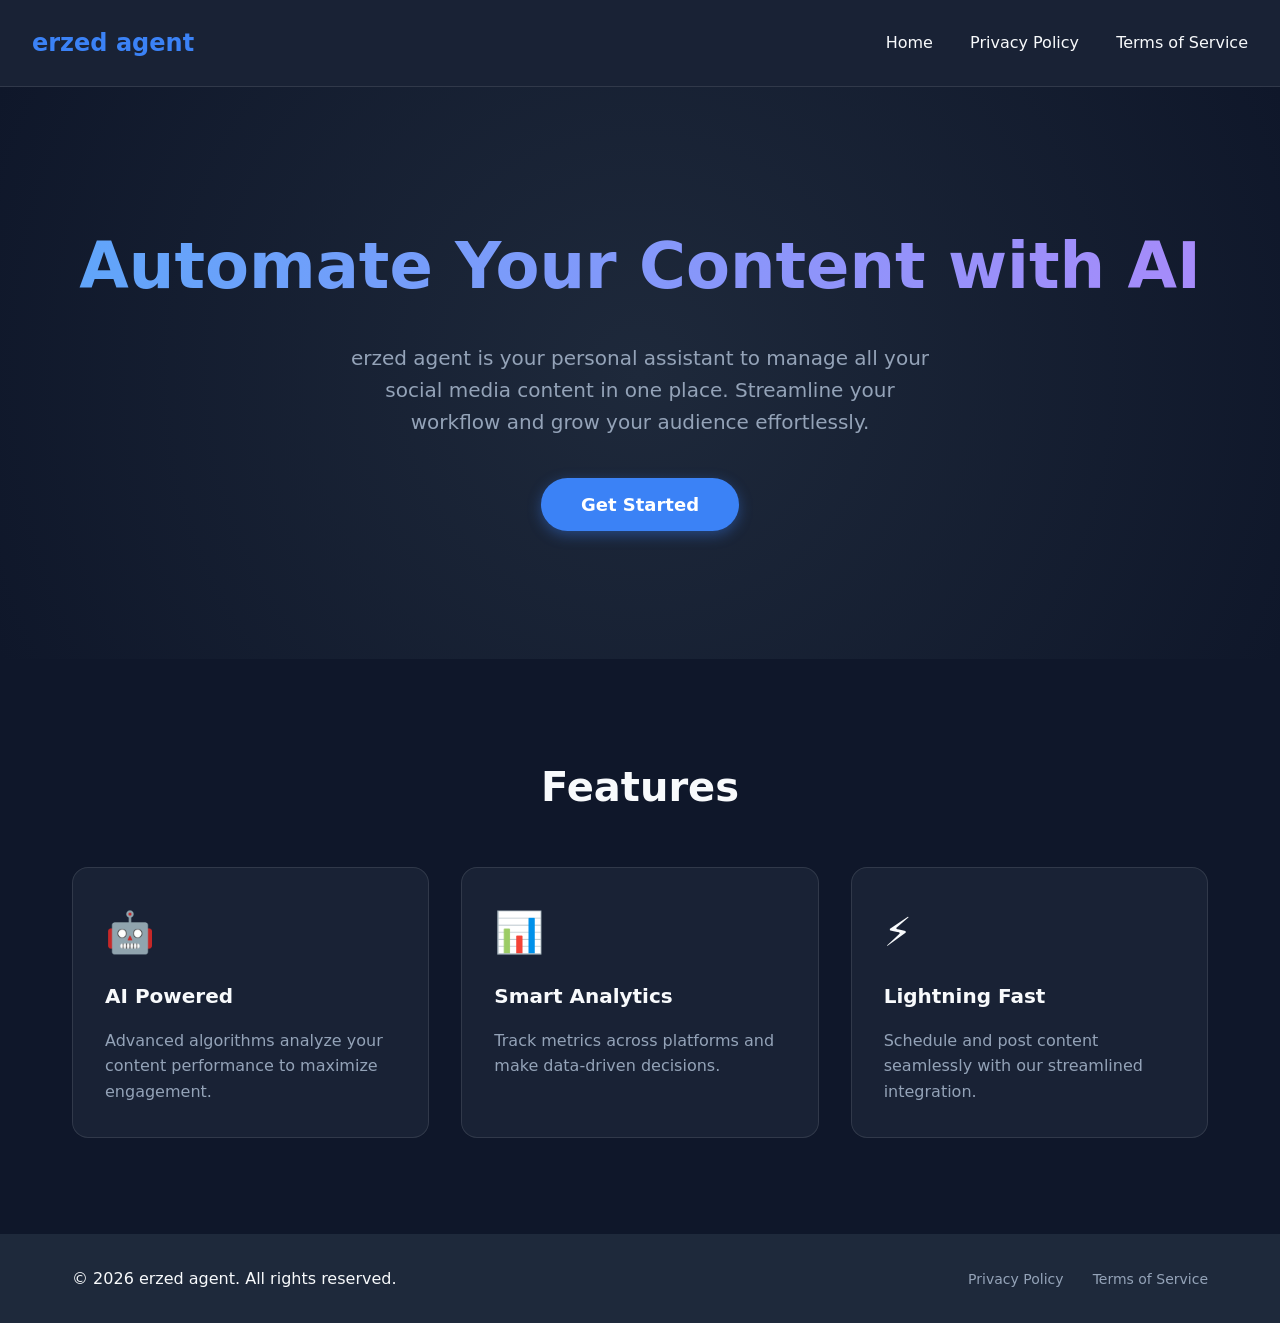
==== index.html @ c331da92 "Initial commit of erzed agent site" ====
<!DOCTYPE html>
<html lang="en">
<head>
    <meta charset="UTF-8">
    <meta name="viewport" content="width=device-width, initial-scale=1.0">
    <title>erzed agent - AI Automation Tool</title>
    <meta name="description" content="Manage all your social media content in one place with our smart AI automation tool.">
    <link rel="stylesheet" href="style.css">
</head>
<body>
    <nav class="navbar">
        <div class="logo">erzed agent</div>
        <div class="nav-links">
            <a href="index.html">Home</a>
            <a href="privacy.html">Privacy Policy</a>
            <a href="terms.html">Terms of Service</a>
        </div>
    </nav>

    <header class="hero">
        <div class="container">
            <h1>Automate Your Content with AI</h1>
            <p>erzed agent is your personal assistant to manage all your social media content in one place. Streamline your workflow and grow your audience effortlessly.</p>
            <button class="cta-button">Get Started</button>
        </div>
    </header>

    <section class="features" id="features">
        <div class="container">
            <h2>Features</h2>
            <div class="feature-grid">
                <div class="feature-card">
                    <div class="icon">🤖</div>
                    <h3>AI Powered</h3>
                    <p>Advanced algorithms analyze your content performance to maximize engagement.</p>
                </div>
                <div class="feature-card">
                    <div class="icon">📊</div>
                    <h3>Smart Analytics</h3>
                    <p>Track metrics across platforms and make data-driven decisions.</p>
                </div>
                <div class="feature-card">
                    <div class="icon">⚡</div>
                    <h3>Lightning Fast</h3>
                    <p>Schedule and post content seamlessly with our streamlined integration.</p>
                </div>
            </div>
        </div>
    </section>

    <footer>
        <div class="container">
            <p>&copy; 2026 erzed agent. All rights reserved.</p>
            <div class="footer-links">
                <a href="privacy.html">Privacy Policy</a>
                <a href="terms.html">Terms of Service</a>
            </div>
        </div>
    </footer>
    <script src="script.js"></script>
</body>
</html>
---- style.css ----
:root {
    --bg-color: #0f172a;
    --text-color: #f8fafc;
    --primary-color: #3b82f6;
    --secondary-color: #1e293b;
    --glass-bg: rgba(30, 41, 59, 0.7);
    --glass-border: rgba(255, 255, 255, 0.1);
}

* {
    margin: 0;
    padding: 0;
    box-sizing: border-box;
    font-family: 'Inter', system-ui, -apple-system, sans-serif;
}

body {
    background-color: var(--bg-color);
    color: var(--text-color);
    line-height: 1.6;
    min-height: 100vh;
    display: flex;
    flex-direction: column;
}

.container {
    max-width: 1200px;
    margin: 0 auto;
    padding: 0 2rem;
}

/* Navbar */
.navbar {
    display: flex;
    justify-content: space-between;
    align-items: center;
    padding: 1.5rem 2rem;
    background: var(--glass-bg);
    backdrop-filter: blur(10px);
    border-bottom: 1px solid var(--glass-border);
    position: sticky;
    top: 0;
    z-index: 100;
}

.logo {
    font-size: 1.5rem;
    font-weight: bold;
    color: var(--primary-color);
}

.nav-links a {
    color: var(--text-color);
    text-decoration: none;
    margin-left: 2rem;
    font-weight: 500;
    transition: color 0.3s;
}

.nav-links a:hover {
    color: var(--primary-color);
}

/* Hero */
.hero {
    padding: 8rem 0;
    text-align: center;
    background: radial-gradient(circle at center, #1e293b 0%, #0f172a 100%);
}

.hero h1 {
    font-size: 4rem;
    margin-bottom: 1.5rem;
    background: linear-gradient(to right, #60a5fa, #a78bfa);
    -webkit-background-clip: text;
    -webkit-text-fill-color: transparent;
}

.hero p {
    font-size: 1.25rem;
    color: #94a3b8;
    max-width: 600px;
    margin: 0 auto 2.5rem;
}

.cta-button {
    background-color: var(--primary-color);
    color: white;
    border: none;
    padding: 1rem 2.5rem;
    font-size: 1.125rem;
    border-radius: 9999px;
    cursor: pointer;
    font-weight: bold;
    transition: transform 0.2s, background-color 0.2s;
    box-shadow: 0 4px 14px 0 rgba(59, 130, 246, 0.39);
}

.cta-button:hover {
    transform: translateY(-2px);
    background-color: #2563eb;
}

/* Features */
.features {
    padding: 6rem 0;
}

.features h2 {
    text-align: center;
    font-size: 2.5rem;
    margin-bottom: 3rem;
}

.feature-grid {
    display: grid;
    grid-template-columns: repeat(auto-fit, minmax(300px, 1fr));
    gap: 2rem;
}

.feature-card {
    background: var(--glass-bg);
    border: 1px solid var(--glass-border);
    padding: 2rem;
    border-radius: 1rem;
    backdrop-filter: blur(10px);
    transition: transform 0.3s, border-color 0.3s;
}

.feature-card:hover {
    transform: translateY(-5px);
    border-color: var(--primary-color);
}

.icon {
    font-size: 2.5rem;
    margin-bottom: 1rem;
}

.feature-card h3 {
    margin-bottom: 1rem;
    font-size: 1.25rem;
}

.feature-card p {
    color: #94a3b8;
}

/* Legal Content */
.legal-content {
    flex: 1;
    padding: 4rem 2rem;
    max-width: 800px;
}

.legal-content h1 {
    font-size: 2.5rem;
    margin-bottom: 0.5rem;
}

.legal-content > p {
    color: #94a3b8;
    margin-bottom: 2.5rem;
}

.legal-content h2 {
    margin-top: 2rem;
    margin-bottom: 1rem;
    color: #e2e8f0;
}

.legal-content p {
    margin-bottom: 1rem;
    color: #cbd5e1;
}

/* Footer */
footer {
    background: var(--secondary-color);
    padding: 2rem 0;
    margin-top: auto;
}

footer .container {
    display: flex;
    justify-content: space-between;
    align-items: center;
}

.footer-links a {
    color: #94a3b8;
    text-decoration: none;
    margin-left: 1.5rem;
    font-size: 0.875rem;
}

.footer-links a:hover {
    color: var(--text-color);
}

@media (max-width: 768px) {
    .hero h1 { font-size: 2.5rem; }
    footer .container {
        flex-direction: column;
        gap: 1rem;
        text-align: center;
    }
    .footer-links a { margin: 0 0.75rem; }
}
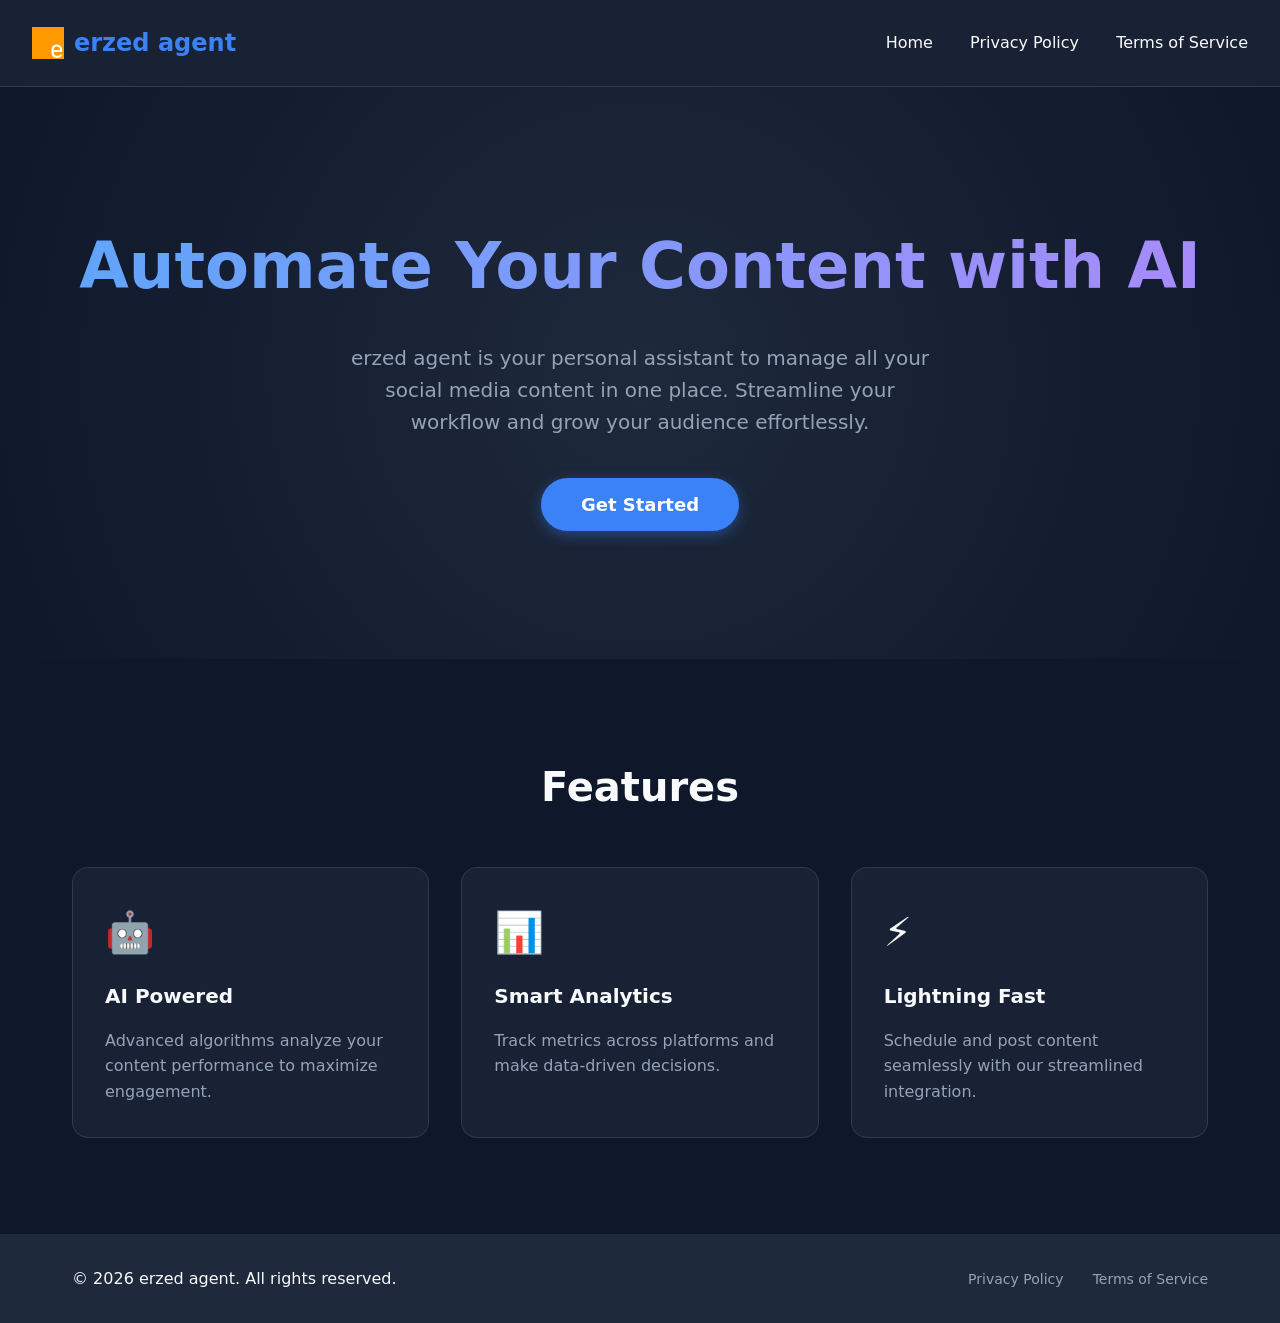
==== commit 20a62f6e: "Update verifikasi TikTok dan Logo" ====
--- a/index.html
+++ b/index.html
@@ -9,7 +9,10 @@
 </head>
 <body>
     <nav class="navbar">
-        <div class="logo">erzed agent</div>
+        <div class="logo" style="display: flex; align-items: center; gap: 10px;">
+            <img src="e.png" alt="Logo" style="height: 32px; width: auto;">
+            erzed agent
+        </div>
         <div class="nav-links">
             <a href="index.html">Home</a>
             <a href="privacy.html">Privacy Policy</a>
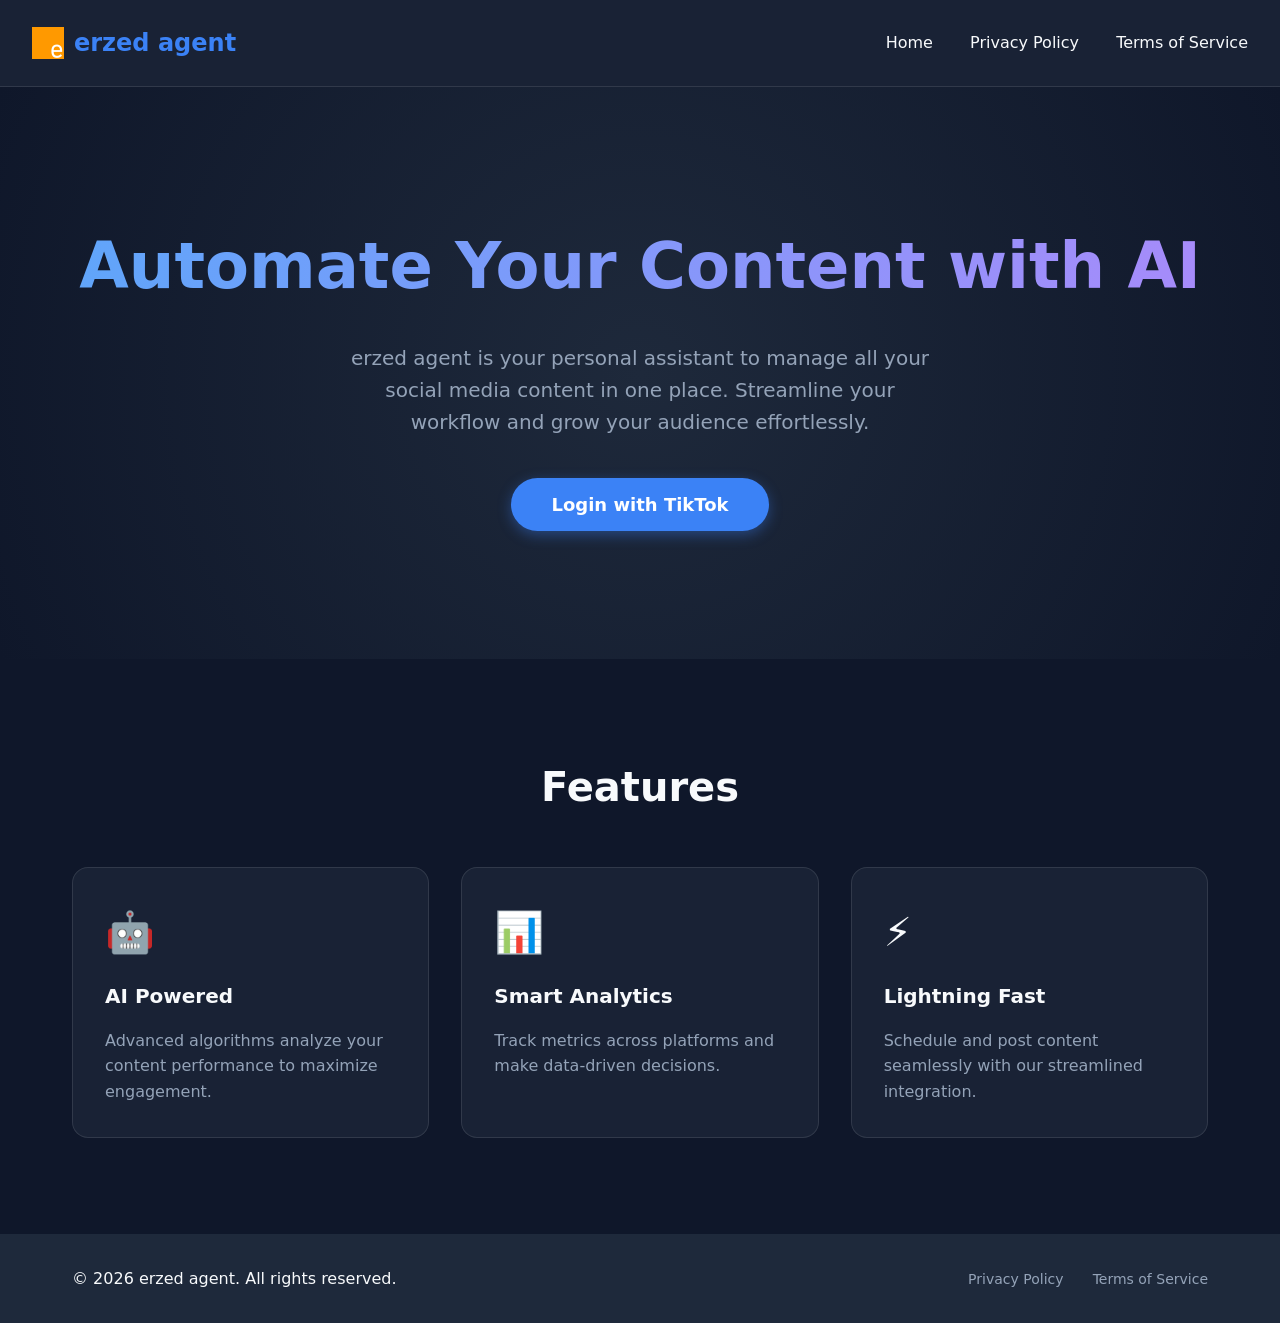
==== commit e105ea66: "Implementasi TikTok OAuth Login dan Dashboard" ====
--- a/index.html
+++ b/index.html
@@ -24,7 +24,7 @@
         <div class="container">
             <h1>Automate Your Content with AI</h1>
             <p>erzed agent is your personal assistant to manage all your social media content in one place. Streamline your workflow and grow your audience effortlessly.</p>
-            <button class="cta-button">Get Started</button>
+            <button class="cta-button" id="tiktok-login-btn">Login with TikTok</button>
         </div>
     </header>
 
--- a/style.css
+++ b/style.css
@@ -207,3 +207,146 @@
     }
     .footer-links a { margin: 0 0.75rem; }
 }
+
+/* Dashboard Styles */
+.dashboard-body {
+    background-color: var(--bg-color);
+    margin: 0;
+}
+
+.dashboard-nav {
+    border-bottom: 1px solid var(--glass-border);
+}
+
+.nav-profile {
+    display: flex;
+    align-items: center;
+    gap: 1rem;
+}
+
+.avatar {
+    width: 40px;
+    height: 40px;
+    border-radius: 50%;
+    border: 2px solid var(--primary-color);
+}
+
+.dashboard-container {
+    display: flex;
+    flex: 1;
+}
+
+.sidebar {
+    width: 250px;
+    background: var(--secondary-color);
+    padding: 2rem 0;
+    border-right: 1px solid var(--glass-border);
+}
+
+.sidebar ul {
+    list-style: none;
+}
+
+.sidebar li {
+    padding: 1rem 2rem;
+    color: #94a3b8;
+    cursor: pointer;
+    transition: background-color 0.2s, color 0.2s;
+}
+
+.sidebar li:hover, .sidebar li.active {
+    background: rgba(59, 130, 246, 0.1);
+    color: var(--primary-color);
+    border-right: 3px solid var(--primary-color);
+}
+
+.dashboard-content {
+    flex: 1;
+    padding: 3rem;
+    background: radial-gradient(circle at top right, #1e293b 0%, #0f172a 100%);
+}
+
+.dashboard-header {
+    margin-bottom: 3rem;
+}
+
+.dashboard-header h1 {
+    font-size: 2rem;
+    margin-bottom: 0.5rem;
+}
+
+.dashboard-header p {
+    color: #94a3b8;
+}
+
+.status-card {
+    background: var(--glass-bg);
+    border: 1px solid var(--glass-border);
+    padding: 2rem;
+    border-radius: 1rem;
+    text-align: center;
+    backdrop-filter: blur(10px);
+}
+
+.stats-grid {
+    display: grid;
+    grid-template-columns: repeat(auto-fit, minmax(200px, 1fr));
+    gap: 2rem;
+    margin-bottom: 3rem;
+}
+
+.stat-card {
+    background: var(--glass-bg);
+    border: 1px solid var(--glass-border);
+    padding: 2rem;
+    border-radius: 1rem;
+}
+
+.stat-number {
+    font-size: 2.5rem;
+    font-weight: bold;
+    color: var(--primary-color);
+    margin: 1rem 0 0.5rem;
+}
+
+.trend.positive {
+    color: #10b981;
+    font-size: 0.875rem;
+}
+
+.recent-videos h2 {
+    margin-bottom: 1.5rem;
+    font-size: 1.5rem;
+}
+
+.video-list {
+    display: grid;
+    grid-template-columns: repeat(auto-fit, minmax(250px, 1fr));
+    gap: 1.5rem;
+}
+
+.video-item {
+    background: var(--glass-bg);
+    border: 1px solid var(--glass-border);
+    border-radius: 1rem;
+    overflow: hidden;
+}
+
+.video-thumbnail {
+    height: 150px;
+    background: #334155 url('e.png') center/cover no-repeat;
+    opacity: 0.5;
+}
+
+.video-info {
+    padding: 1.5rem;
+}
+
+.video-info h4 {
+    margin-bottom: 0.5rem;
+}
+
+.video-info p {
+    color: #94a3b8;
+    font-size: 0.875rem;
+}
